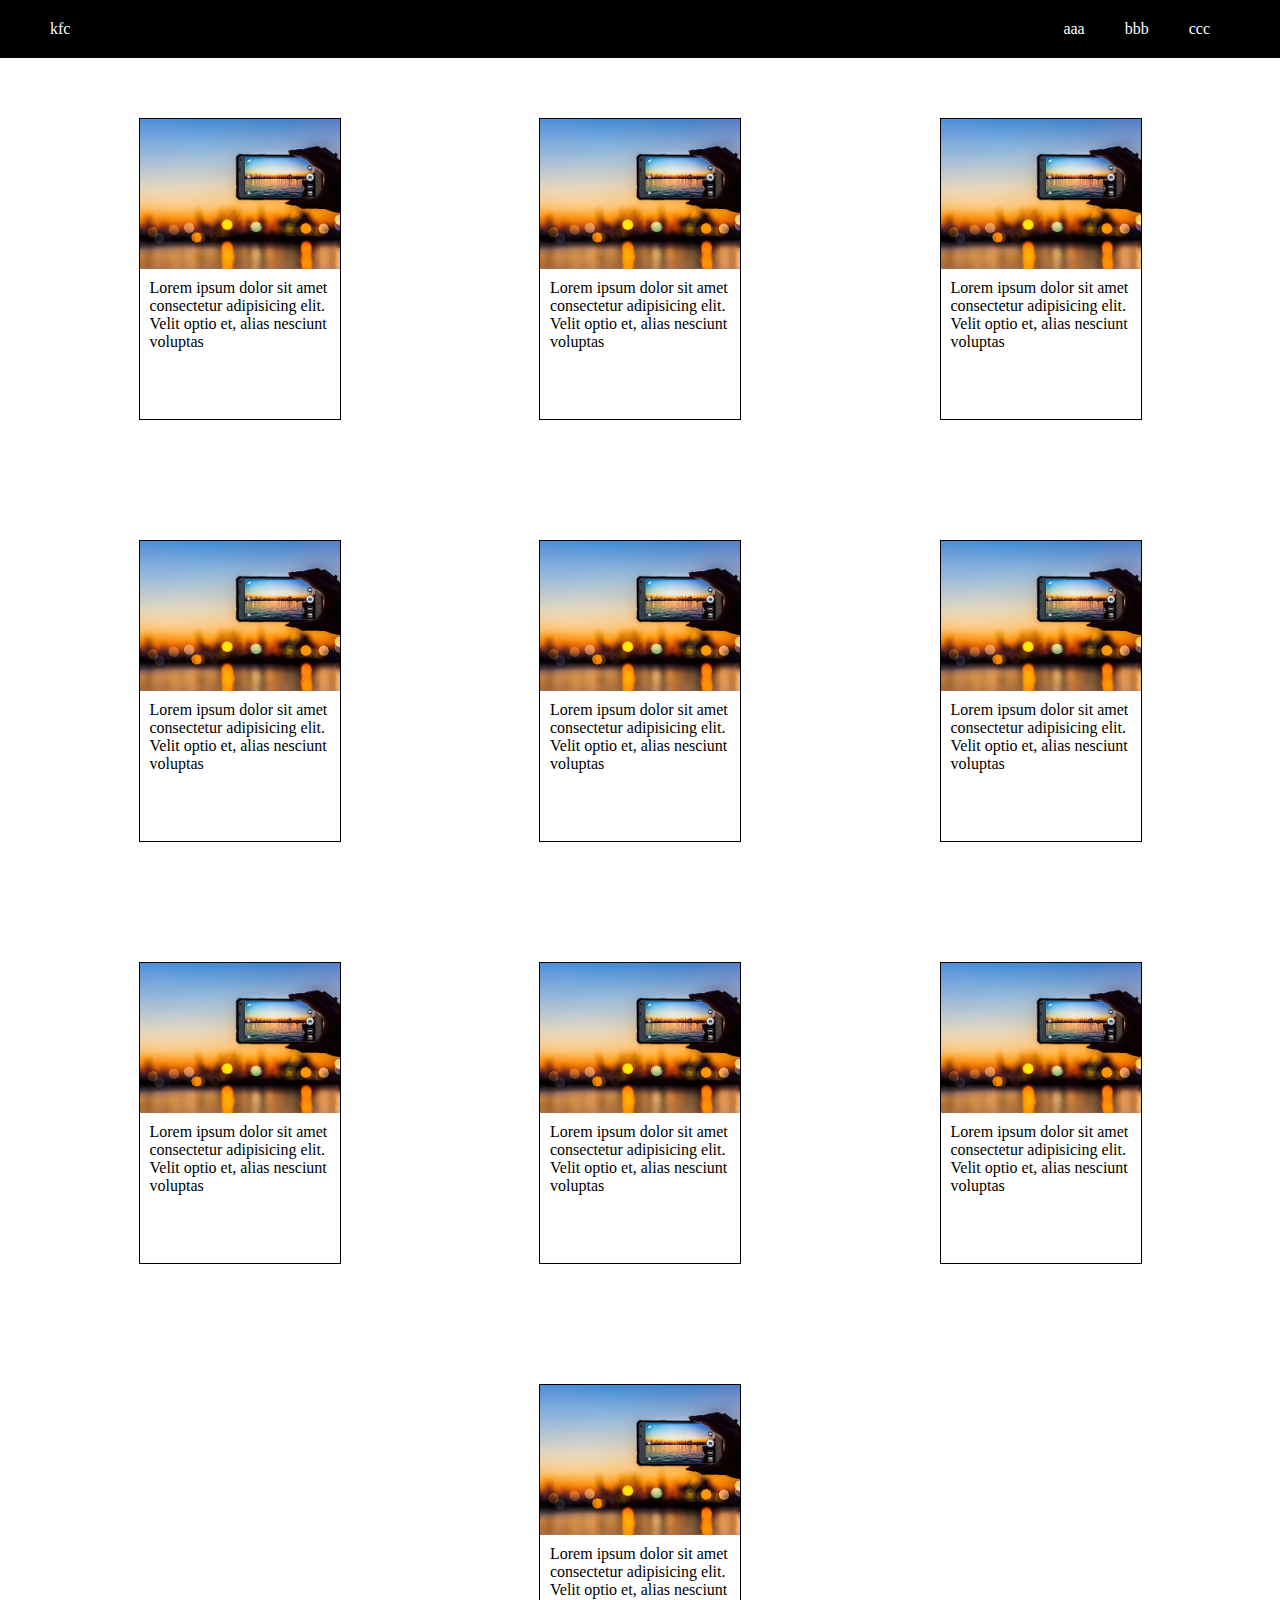
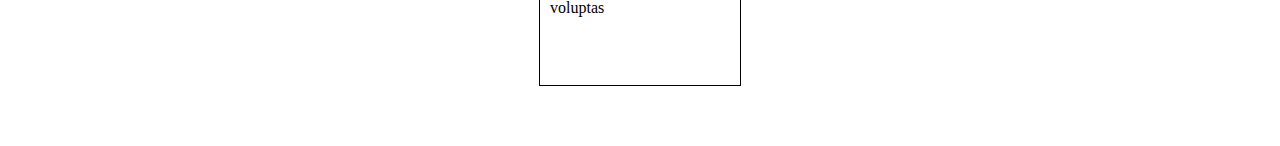
==== index.html @ 8ae071bf "dd" ====
<!DOCTYPE html>
<html lang="en">
<head>
    <meta charset="UTF-8">
    <meta name="viewport" content="width=device-width, initial-scale=1.0">
    <title>Document</title>
    <link rel="stylesheet" href="./css/style.css">
</head>
<body>
    <div class="nav">
        <div class="right">kfc</div>
        <div class="left">
            <ul>
                <li>aaa</li>
                <li>bbb</li>
                <li>ccc</li>
            </ul>
        </div>
    </div>
    <div class="parent">
        <div class="card">
            <div class="img">
                <img src="./css/pics/phn.png" alt="">
            </div>
            <div class="content">Lorem ipsum dolor sit amet consectetur adipisicing elit. Velit optio et, alias nesciunt voluptas </div>
            
        </div>
        <div class="card">
            <div class="img">
                <img src="./css/pics/phn.png" alt="">
            </div>
            <div class="content">Lorem ipsum dolor sit amet consectetur adipisicing elit. Velit optio et, alias nesciunt voluptas </div>
            
        </div>
        <div class="card">
            <div class="img">
                <img src="./css/pics/phn.png" alt="">
            </div>
            <div class="content">Lorem ipsum dolor sit amet consectetur adipisicing elit. Velit optio et, alias nesciunt voluptas </div>
            
        </div>
        <div class="card">
            <div class="img">
                <img src="./css/pics/phn.png" alt="">
            </div>
            <div class="content">Lorem ipsum dolor sit amet consectetur adipisicing elit. Velit optio et, alias nesciunt voluptas </div>
            
        </div>
        <div class="card">
            <div class="img">
                <img src="./css/pics/phn.png" alt="">
            </div>
            <div class="content">Lorem ipsum dolor sit amet consectetur adipisicing elit. Velit optio et, alias nesciunt voluptas </div>
            
        </div>
        <div class="card">
            <div class="img">
                <img src="./css/pics/phn.png" alt="">
            </div>
            <div class="content">Lorem ipsum dolor sit amet consectetur adipisicing elit. Velit optio et, alias nesciunt voluptas </div>
            
        </div>
        <div class="card">
            <div class="img">
                <img src="./css/pics/phn.png" alt="">
            </div>
            <div class="content">Lorem ipsum dolor sit amet consectetur adipisicing elit. Velit optio et, alias nesciunt voluptas </div>
            
        </div>
        <div class="card">
            <div class="img">
                <img src="./css/pics/phn.png" alt="">
            </div>
            <div class="content">Lorem ipsum dolor sit amet consectetur adipisicing elit. Velit optio et, alias nesciunt voluptas </div>
            
        </div>
        <div class="card">
            <div class="img">
                <img src="./css/pics/phn.png" alt="">
            </div>
            <div class="content">Lorem ipsum dolor sit amet consectetur adipisicing elit. Velit optio et, alias nesciunt voluptas </div>
            
        </div>
        <div class="card">
            <div class="img">
                <img src="./css/pics/phn.png" alt="">
            </div>
            <div class="content">Lorem ipsum dolor sit amet consectetur adipisicing elit. Velit optio et, alias nesciunt voluptas </div>
            
        </div>
    </div>
    
</body>
</html>
---- css/style.css ----
*{
    margin: 0;
    padding: 0;
}
.nav{
    display: flex;
    justify-content: space-between;
    padding: 20px 50px;
    background-color: black;
    color: white;
}
.left{
    display: flex;
    flex-wrap: wrap;
    
}
UL{
    display: flex;
}
li{
    margin: 0px 20px;
    list-style: none;
    /* display: inline; */
}
.parent{
    
    display: flex;
    flex-direction: row;
    justify-content: space-evenly;
    flex-wrap: wrap;
   

}
.card{
    width: 200px;
    height: 300px;
    border: 1px solid black;
    margin: 60px;

}


.img{
    width: 100%;
    height: 50%;
}
img{
    width: 100%;
    height: 100%;
    object-fit: cover;
}
.content{
        padding: 10px;
}
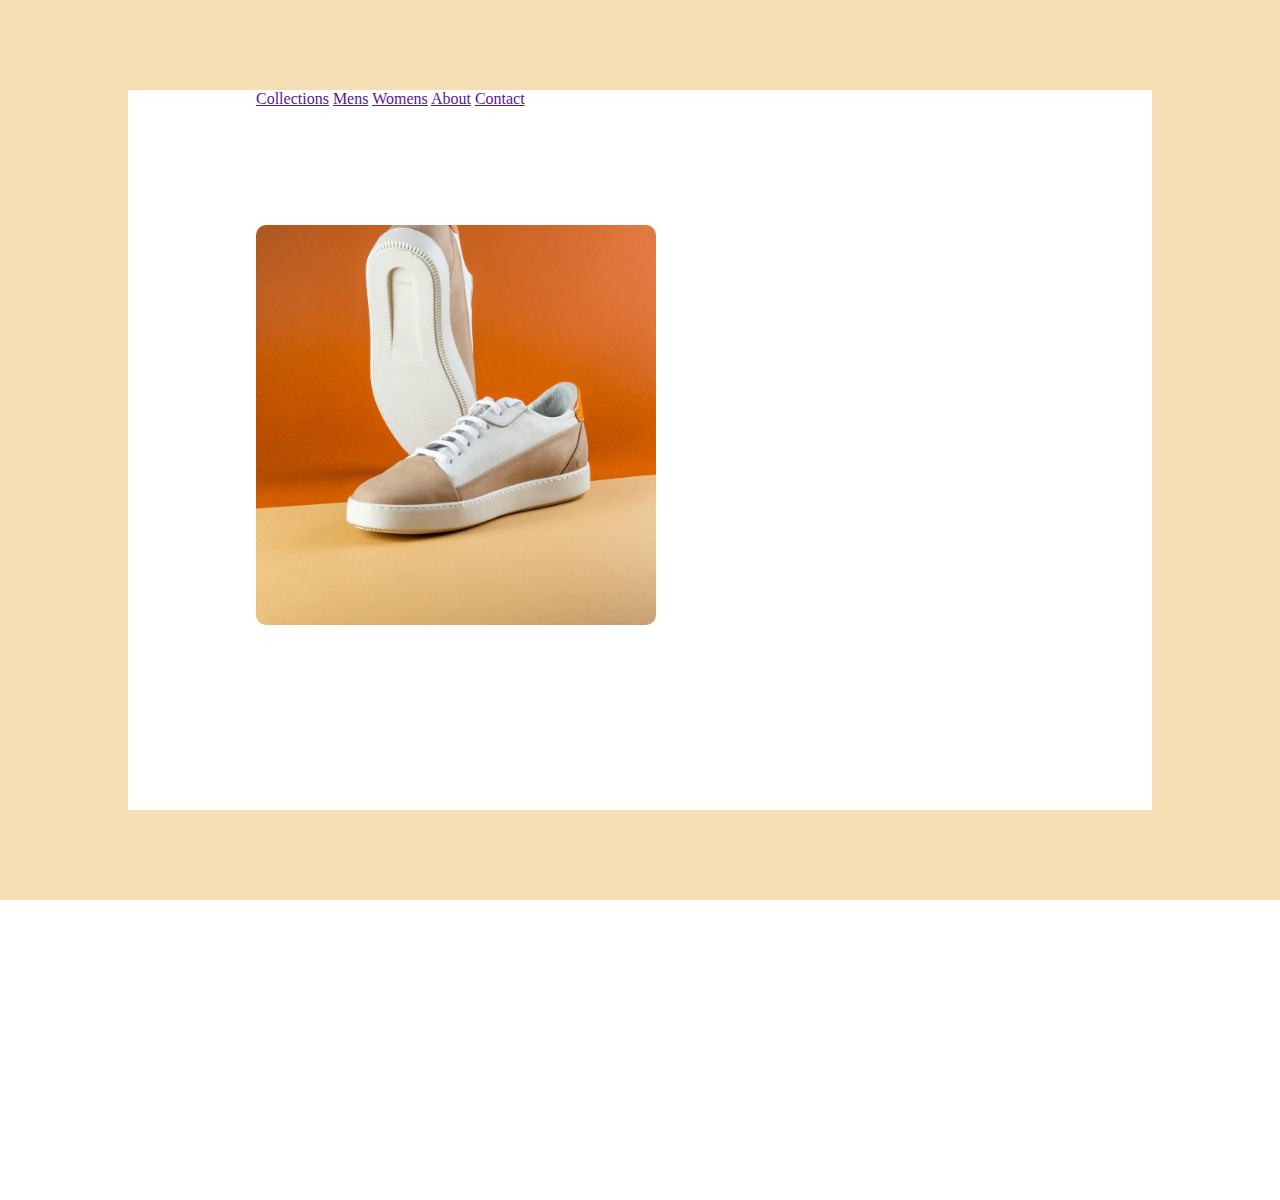
==== commit 0d697fca: "add" ====
--- a/index.html
+++ b/index.html
@@ -7,87 +7,15 @@
     <link rel="stylesheet" href="./css/style.css">
 </head>
 <body>
-    <div class="nav">
-        <div class="right">kfc</div>
-        <div class="left">
-            <ul>
-                <li>aaa</li>
-                <li>bbb</li>
-                <li>ccc</li>
-            </ul>
-        </div>
-    </div>
-    <div class="parent">
-        <div class="card">
-            <div class="img">
-                <img src="./css/pics/phn.png" alt="">
-            </div>
-            <div class="content">Lorem ipsum dolor sit amet consectetur adipisicing elit. Velit optio et, alias nesciunt voluptas </div>
-            
-        </div>
-        <div class="card">
-            <div class="img">
-                <img src="./css/pics/phn.png" alt="">
-            </div>
-            <div class="content">Lorem ipsum dolor sit amet consectetur adipisicing elit. Velit optio et, alias nesciunt voluptas </div>
-            
-        </div>
-        <div class="card">
-            <div class="img">
-                <img src="./css/pics/phn.png" alt="">
-            </div>
-            <div class="content">Lorem ipsum dolor sit amet consectetur adipisicing elit. Velit optio et, alias nesciunt voluptas </div>
-            
-        </div>
-        <div class="card">
-            <div class="img">
-                <img src="./css/pics/phn.png" alt="">
-            </div>
-            <div class="content">Lorem ipsum dolor sit amet consectetur adipisicing elit. Velit optio et, alias nesciunt voluptas </div>
-            
-        </div>
-        <div class="card">
-            <div class="img">
-                <img src="./css/pics/phn.png" alt="">
-            </div>
-            <div class="content">Lorem ipsum dolor sit amet consectetur adipisicing elit. Velit optio et, alias nesciunt voluptas </div>
-            
-        </div>
-        <div class="card">
-            <div class="img">
-                <img src="./css/pics/phn.png" alt="">
-            </div>
-            <div class="content">Lorem ipsum dolor sit amet consectetur adipisicing elit. Velit optio et, alias nesciunt voluptas </div>
-            
-        </div>
-        <div class="card">
-            <div class="img">
-                <img src="./css/pics/phn.png" alt="">
-            </div>
-            <div class="content">Lorem ipsum dolor sit amet consectetur adipisicing elit. Velit optio et, alias nesciunt voluptas </div>
-            
-        </div>
-        <div class="card">
-            <div class="img">
-                <img src="./css/pics/phn.png" alt="">
-            </div>
-            <div class="content">Lorem ipsum dolor sit amet consectetur adipisicing elit. Velit optio et, alias nesciunt voluptas </div>
-            
-        </div>
-        <div class="card">
-            <div class="img">
-                <img src="./css/pics/phn.png" alt="">
-            </div>
-            <div class="content">Lorem ipsum dolor sit amet consectetur adipisicing elit. Velit optio et, alias nesciunt voluptas </div>
-            
-        </div>
-        <div class="card">
-            <div class="img">
-                <img src="./css/pics/phn.png" alt="">
-            </div>
-            <div class="content">Lorem ipsum dolor sit amet consectetur adipisicing elit. Velit optio et, alias nesciunt voluptas </div>
-            
-        </div>
+    <div class="parent"></div>
+    <div class="child"></div>
+    <div class="pic1"><img class="img1" src="./css/pics/image-product-1.jpg" alt=""></div>
+    <div class="link">
+        <a id="link" href="">Collections</a>
+        <a id="link" href="">Mens</a>
+        <a id="link" href="">Womens</a>
+        <a id="link" href="">About</a>
+        <a id="link" href="">Contact</a>
     </div>
     
 </body>
--- a/css/style.css
+++ b/css/style.css
@@ -2,54 +2,34 @@
     margin: 0;
     padding: 0;
 }
-.nav{
-    display: flex;
-    justify-content: space-between;
-    padding: 20px 50px;
-    background-color: black;
-    color: white;
+.parent{
+    width: 100%;
+    height: 100vh;
+    background-color: wheat;
+    position: relative;
 }
-.left{
-    display: flex;
-    flex-wrap: wrap;
-    
+.child{
+    width: 80%;
+    height: 80vh;
+    background-color: white;
+    position: absolute;
+    top: 10%;
+    left: 10%;
 }
-UL{
-    display: flex;
+.pic1{
+    width: 300px;
+    height: 300px;
 }
-li{
-    margin: 0px 20px;
-    list-style: none;
-    /* display: inline; */
+.img1{
+    width: 400px;
+    height: 400px;
+    position: absolute;
+    top: 25%;
+    left: 20%;
+    border-radius: 10px;
 }
-.parent{
-    
-    display: flex;
-    flex-direction: row;
-    justify-content: space-evenly;
-    flex-wrap: wrap;
-   
-
-}
-.card{
-    width: 200px;
-    height: 300px;
-    border: 1px solid black;
-    margin: 60px;
-
-}
-
-
-.img{
-    width: 100%;
-    height: 50%;
-}
-img{
-    width: 100%;
-    height: 100%;
-    object-fit: cover;
-}
-.content{
-        padding: 10px;
-}
-
+.link{
+    position: absolute;
+    top: 10%;
+    left: 20%;
+}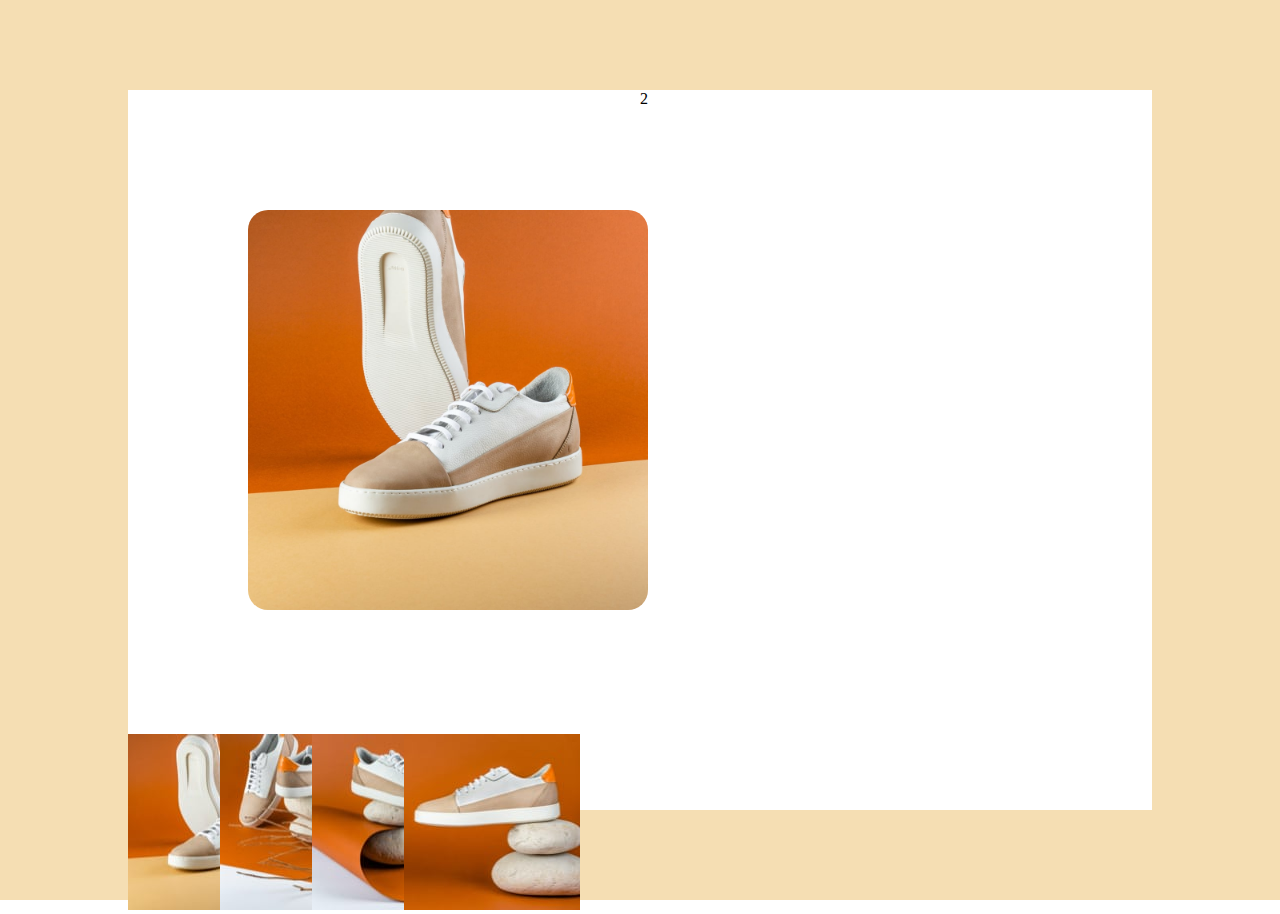
==== commit 17114e01: "add" ====
--- a/index.html
+++ b/index.html
@@ -8,15 +8,19 @@
 </head>
 <body>
     <div class="parent"></div>
-    <div class="child"></div>
-    <div class="pic1"><img class="img1" src="./css/pics/image-product-1.jpg" alt=""></div>
-    <div class="link">
-        <a id="link" href="">Collections</a>
-        <a id="link" href="">Mens</a>
-        <a id="link" href="">Womens</a>
-        <a id="link" href="">About</a>
-        <a id="link" href="">Contact</a>
+    <div class="child">
+     <div class="son1"><img class="pic1" src="./css/pics/image-product-1.jpg" alt="">
+        <div class="father">
+            <div class="baby1"><img class="pic2" src="./css/pics/image-product-1-thumbnail.jpg" alt=""></div>
+            <div class="baby2"><img class="pic3" src="./css/pics/image-product-2-thumbnail.jpg" alt=""></div>
+            <div class="baby3"><img class="pic4" src="./css/pics/image-product-3-thumbnail.jpg" alt=""></div>
+            <div class="baby4"><img class="pic5" src="./css/pics/image-product-4-thumbnail.jpg" alt=""></div>
+        </div>
     </div>
+     <div class="son1">2</div>
+     </div>
+
+    
     
 </body>
 </html>--- a/css/style.css
+++ b/css/style.css
@@ -15,21 +15,18 @@
     position: absolute;
     top: 10%;
     left: 10%;
+    display: grid;
+    grid-template-columns: repeat(2,50%);
 }
 .pic1{
-    width: 300px;
-    height: 300px;
-}
-.img1{
     width: 400px;
     height: 400px;
-    position: absolute;
-    top: 25%;
-    left: 20%;
-    border-radius: 10px;
+    margin: 120px;
+    border-radius: 20px;
+    background-color: orange;
 }
-.link{
-    position: absolute;
-    top: 10%;
-    left: 20%;
-}+.father{
+    display: grid;
+    grid-template-columns: repeat(4,18%);
+
+}
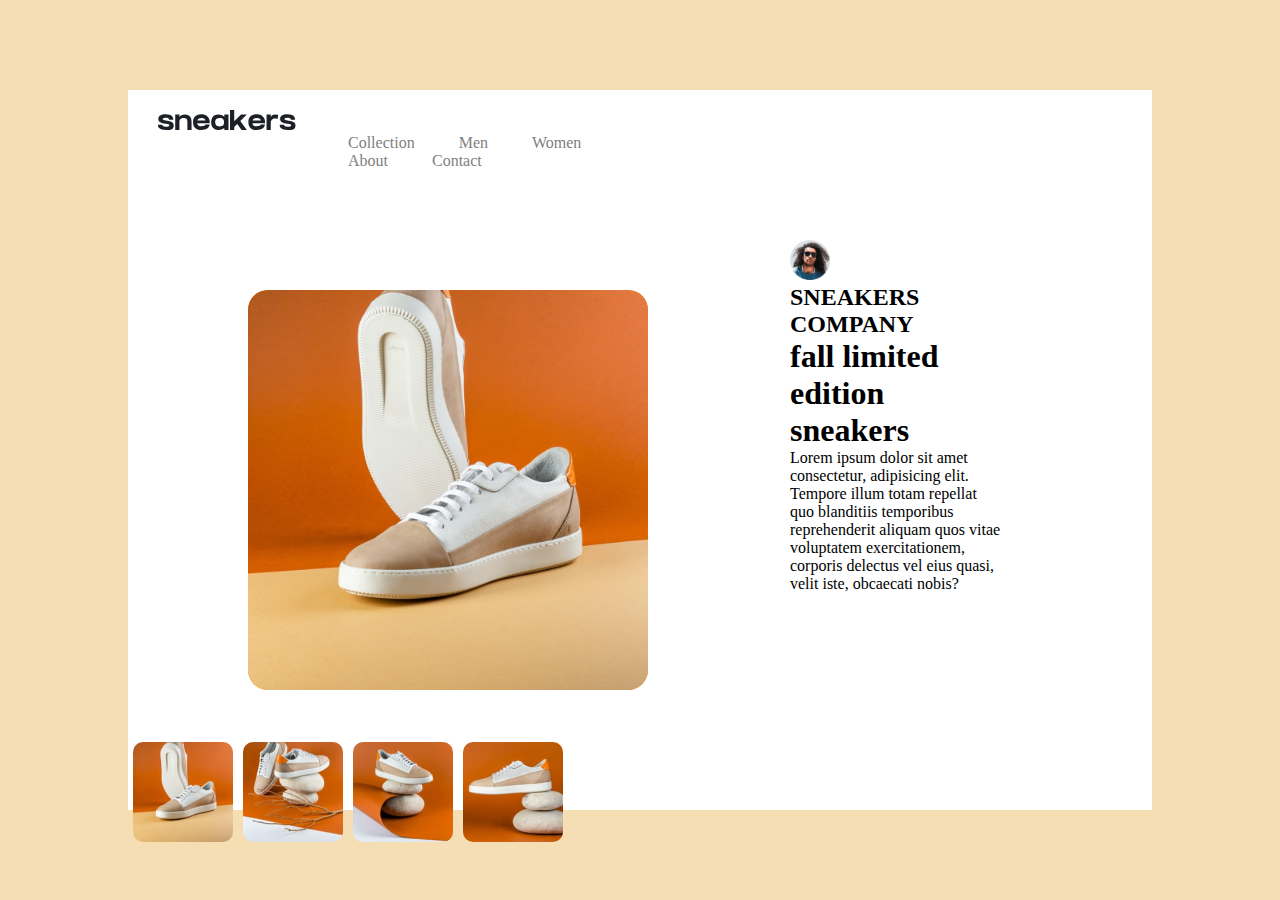
==== commit 96bc6970: "add:" ====
--- a/index.html
+++ b/index.html
@@ -9,15 +9,46 @@
 <body>
     <div class="parent"></div>
     <div class="child">
-     <div class="son1"><img class="pic1" src="./css/pics/image-product-1.jpg" alt="">
+        
+     <div class="son1"><div class="sneaker">
+        <img class="pic6" src="./css/pics/logo.svg" alt="">
+    </div>
+    <div class="link">
+        <a id="link" href="">Collection</a>
+        <a id="link" href="">Men</a>
+        <a id="link" href="">Women</a>
+        <a id="link" href="">About</a>
+        <a id="link" href="">Contact</a>
+    </div>
+    <div class="image"><img class="pic1" src="./css/pics/image-product-1.jpg" alt=""></div>
         <div class="father">
-            <div class="baby1"><img class="pic2" src="./css/pics/image-product-1-thumbnail.jpg" alt=""></div>
-            <div class="baby2"><img class="pic3" src="./css/pics/image-product-2-thumbnail.jpg" alt=""></div>
-            <div class="baby3"><img class="pic4" src="./css/pics/image-product-3-thumbnail.jpg" alt=""></div>
-            <div class="baby4"><img class="pic5" src="./css/pics/image-product-4-thumbnail.jpg" alt=""></div>
+            <div class="card">
+                <div class="baby1"><img class="pic2" src="./css/pics/image-product-1-thumbnail.jpg" alt=""></div>
+               
+            </div>
+            <div class="card">
+                <div class="baby1"><img class="pic3" src="./css/pics/image-product-2-thumbnail.jpg" alt=""></div>
+               
+            </div>
+            <div class="card">
+                <div class="baby1"><img class="pic4" src="./css/pics/image-product-3-thumbnail.jpg" alt=""></div>
+               
+            </div>
+            <div class="card">
+                <div class="baby1"><img class="pic5" src="./css/pics/image-product-4-thumbnail.jpg" alt=""></div>
+               
+            </div>
         </div>
+      
+    
+    
     </div>
-     <div class="son1">2</div>
+     <div class="son2">
+        <div class="avatar"><img class="avt" src="./css/pics/image-avatar.png" alt=""></div>
+        <h2>SNEAKERS COMPANY</h2>
+    <h1>fall limited edition sneakers</h1>
+    <p>Lorem ipsum dolor sit amet consectetur, adipisicing elit. Tempore illum totam repellat quo blanditiis temporibus reprehenderit aliquam quos vitae voluptatem exercitationem, corporis delectus vel eius quasi, velit iste, obcaecati nobis?</p>
+    </div>
      </div>
 
     
--- a/css/style.css
+++ b/css/style.css
@@ -26,7 +26,77 @@
     background-color: orange;
 }
 .father{
-    display: grid;
-    grid-template-columns: repeat(4,18%);
+    display: flex;
+    flex-direction: row;
+    justify-content: center;
+    flex-wrap: wrap;
+    /* background-color: red; */
+    margin: -15%;
+    margin-left: -29%; 
+}
+.card{
+    width: 100px;
+    height: 100px;
+    /* background-color: blue; */
+    /* display: flex ; */
+    /* flex-direction: row; */
+    /* justify-content: space-evenly; */
+    margin: 5px;
+    border-radius: 10px;
+}
+.baby1,.baby2,.baby3,.baby4{
+    width: 100%;
+    height: 100%;
+    border-radius: 10px;
+}
+.pic2,.pic5,.pic3,.pic4{
+    width: 100%;
+    height: 100%;
+    object-fit: cover;
+    border-radius: 10px;
+}
+.link{
+    padding-left: 200px;
+}
+a{
+    padding: 20px;
+    text-decoration: none;
+    color: grey;
+}
+.sneaker{
+    padding-left: 30px;
+    padding-top: 20px;
+}
+.son2{
+    margin: 150px;
+}
+.avt{
+    width: 40px;
+    height: 40px;
+}
 
-}
+
+
+
+
+
+
+
+
+
+
+
+
+
+
+
+
+
+
+
+@media (max-width=200px) and (min-width=576){
+    .pic1{
+        width: 200px;
+        height: 200px;
+    }
+}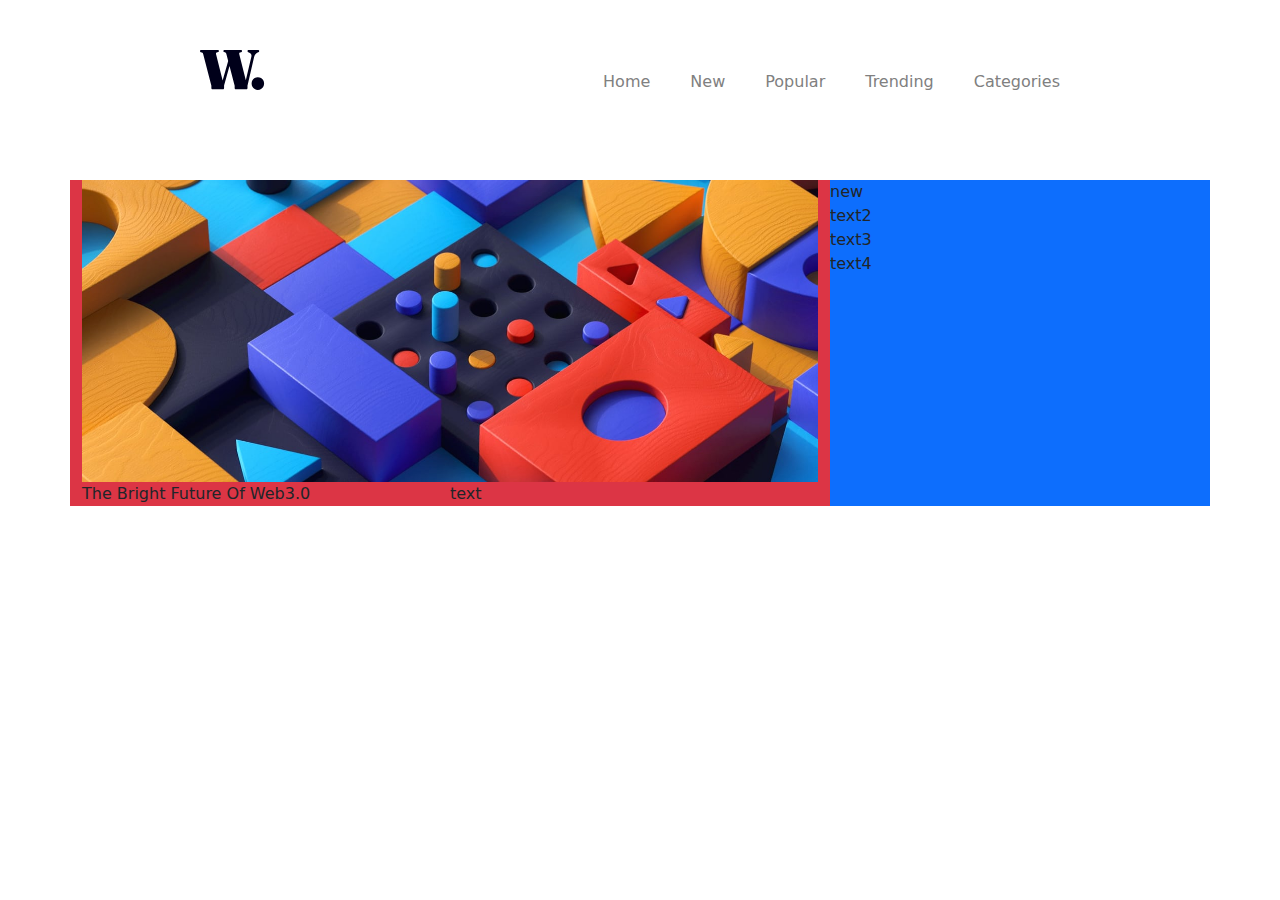
==== commit dc6510c5: "add" ====
--- a/index.html
+++ b/index.html
@@ -1,57 +1,51 @@
-<!DOCTYPE html>
+<!doctype html>
 <html lang="en">
-<head>
-    <meta charset="UTF-8">
-    <meta name="viewport" content="width=device-width, initial-scale=1.0">
-    <title>Document</title>
+  <head>
+    <meta charset="utf-8">
+    <meta name="viewport" content="width=device-width, initial-scale=1">
+    <title>Bootstrap demo</title>
+    <link href="./css/bootstrap.min.css" rel="stylesheet" integrity="sha384-rbsA2VBKQhggwzxH7pPCaAqO46MgnOM80zW1RWuH61DGLwZJEdK2Kadq2F9CUG65" crossorigin="anonymous">
     <link rel="stylesheet" href="./css/style.css">
 </head>
-<body>
-    <div class="parent"></div>
-    <div class="child">
-        
-     <div class="son1"><div class="sneaker">
-        <img class="pic6" src="./css/pics/logo.svg" alt="">
+  <body>
+    <div class="nav">
+        <div class="left">
+            <img class="img1" src="./css/pic/logo.svg" alt="">
+        </div>
+        <div class="right">
+            <ul class="list">
+                <li>Home</li>
+                <li>New</li>
+                <li>Popular</li>
+                <li>Trending</li>
+                <li>Categories</li>
+            </ul>
+
+        </div>
     </div>
-    <div class="link">
-        <a id="link" href="">Collection</a>
-        <a id="link" href="">Men</a>
-        <a id="link" href="">Women</a>
-        <a id="link" href="">About</a>
-        <a id="link" href="">Contact</a>
-    </div>
-    <div class="image"><img class="pic1" src="./css/pics/image-product-1.jpg" alt=""></div>
-        <div class="father">
-            <div class="card">
-                <div class="baby1"><img class="pic2" src="./css/pics/image-product-1-thumbnail.jpg" alt=""></div>
-               
+    <div class="container bg-danger">
+        <div class="row">
+            <!-- main -->
+            <div class="col-lg-8">
+                <div class="row">
+                <div class="col-lg-12"><img class="img2" src="./css/pic/image-web-3-desktop.jpg" alt=""></div>
+                <div class="row">
+                <div class="col-lg-6">The Bright Future Of Web3.0</div>
+                <div class="col-lg-6">text</div>
+</div>
             </div>
-            <div class="card">
-                <div class="baby1"><img class="pic3" src="./css/pics/image-product-2-thumbnail.jpg" alt=""></div>
-               
             </div>
-            <div class="card">
-                <div class="baby1"><img class="pic4" src="./css/pics/image-product-3-thumbnail.jpg" alt=""></div>
-               
-            </div>
-            <div class="card">
-                <div class="baby1"><img class="pic5" src="./css/pics/image-product-4-thumbnail.jpg" alt=""></div>
-               
+            <!-- sub -->
+            <div class="col-lg-4 bg-primary">
+                
+                    <div class="row">new</div>
+                    <div class="row">text2</div>
+                    <div class="row">text3</div>
+                    <div class="row">text4</div>
+                </div>
             </div>
         </div>
-      
-    
-    
     </div>
-     <div class="son2">
-        <div class="avatar"><img class="avt" src="./css/pics/image-avatar.png" alt=""></div>
-        <h2>SNEAKERS COMPANY</h2>
-    <h1>fall limited edition sneakers</h1>
-    <p>Lorem ipsum dolor sit amet consectetur, adipisicing elit. Tempore illum totam repellat quo blanditiis temporibus reprehenderit aliquam quos vitae voluptatem exercitationem, corporis delectus vel eius quasi, velit iste, obcaecati nobis?</p>
-    </div>
-     </div>
-
-    
-    
-</body>
-</html>+    <script src="./bootstrap.bundle.min.js.js" integrity="sha384-kenU1KFdBIe4zVF0s0G1M5b4hcpxyD9F7jL+jjXkk+Q2h455rYXK/7HAuoJl+0I4" crossorigin="anonymous"></script>
+  </body>
+</html>
--- a/css/style.css
+++ b/css/style.css
@@ -2,101 +2,26 @@
     margin: 0;
     padding: 0;
 }
-.parent{
-    width: 100%;
-    height: 100vh;
-    background-color: wheat;
-    position: relative;
-}
-.child{
-    width: 80%;
-    height: 80vh;
-    background-color: white;
-    position: absolute;
-    top: 10%;
-    left: 10%;
-    display: grid;
-    grid-template-columns: repeat(2,50%);
-}
-.pic1{
-    width: 400px;
-    height: 400px;
-    margin: 120px;
-    border-radius: 20px;
-    background-color: orange;
-}
-.father{
+.nav{
     display: flex;
     flex-direction: row;
-    justify-content: center;
-    flex-wrap: wrap;
-    /* background-color: red; */
-    margin: -15%;
-    margin-left: -29%; 
+    justify-content: space-between;
+    padding: 50px;
 }
-.card{
-    width: 100px;
-    height: 100px;
-    /* background-color: blue; */
-    /* display: flex ; */
-    /* flex-direction: row; */
-    /* justify-content: space-evenly; */
-    margin: 5px;
-    border-radius: 10px;
+.list{
+    display: flex;
+    margin-right: 150px;
 }
-.baby1,.baby2,.baby3,.baby4{
-    width: 100%;
-    height: 100%;
-    border-radius: 10px;
+li{
+    margin: 20px;
+    list-style: none;
+    color: grey;
 }
-.pic2,.pic5,.pic3,.pic4{
+.left{
+    margin-left: 150px;
+}
+.img2{ 
     width: 100%;
     height: 100%;
     object-fit: cover;
-    border-radius: 10px;
-}
-.link{
-    padding-left: 200px;
-}
-a{
-    padding: 20px;
-    text-decoration: none;
-    color: grey;
-}
-.sneaker{
-    padding-left: 30px;
-    padding-top: 20px;
-}
-.son2{
-    margin: 150px;
-}
-.avt{
-    width: 40px;
-    height: 40px;
-}
-
-
-
-
-
-
-
-
-
-
-
-
-
-
-
-
-
-
-
-
-@media (max-width=200px) and (min-width=576){
-    .pic1{
-        width: 200px;
-        height: 200px;
-    }
 }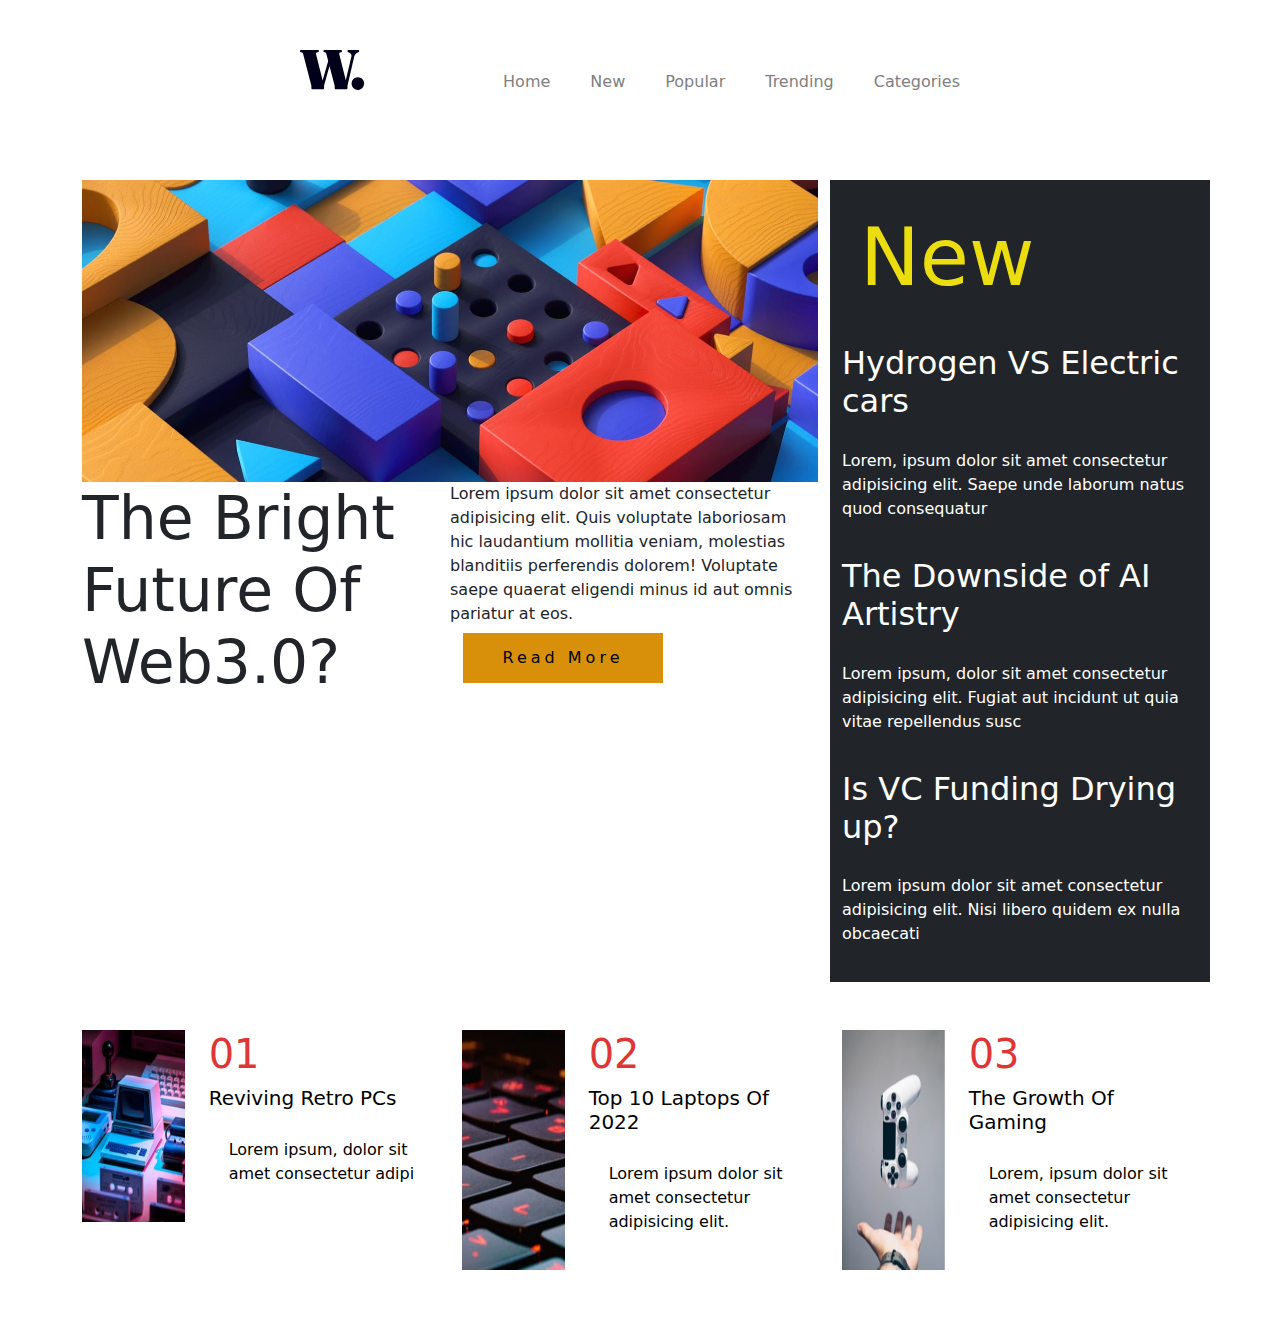
==== commit c6b16b68: "add" ====
--- a/index.html
+++ b/index.html
@@ -23,29 +23,72 @@
 
         </div>
     </div>
-    <div class="container bg-danger">
+    <div class="container">
         <div class="row">
             <!-- main -->
             <div class="col-lg-8">
                 <div class="row">
                 <div class="col-lg-12"><img class="img2" src="./css/pic/image-web-3-desktop.jpg" alt=""></div>
                 <div class="row">
-                <div class="col-lg-6">The Bright Future Of Web3.0</div>
-                <div class="col-lg-6">text</div>
+                <div class="col-lg-6 "><h1 class="h1">The Bright Future Of Web3.0?</h1></div>
+                <div class="col-lg-6">Lorem ipsum dolor sit amet consectetur adipisicing elit. Quis voluptate laboriosam hic laudantium mollitia veniam, molestias blanditiis perferendis dolorem! Voluptate saepe quaerat eligendi minus id aut omnis pariatur at eos.<br>
+                    <div class="btn"><button>Read More</button></div>
+                </div>
 </div>
             </div>
             </div>
             <!-- sub -->
-            <div class="col-lg-4 bg-primary">
+            <div class="col-lg-4 bg-dark">
                 
-                    <div class="row">new</div>
-                    <div class="row">text2</div>
-                    <div class="row">text3</div>
-                    <div class="row">text4</div>
+                    <div class="row "><h1 class="h2">New</h1></div>
+                    <div class="row"><h2>Hydrogen VS Electric cars</h2>
+                        <P>Lorem, ipsum dolor sit amet consectetur adipisicing elit. Saepe unde laborum natus quod consequatur</P>
+                    </div>
+                    <div class="row"><h2>The Downside of AI Artistry</h2>
+                    <p>Lorem ipsum, dolor sit amet consectetur adipisicing elit. Fugiat aut incidunt ut quia vitae repellendus susc</p>
+                    </div>
+                    <div class="row"><h2>Is VC Funding Drying up?</h2>
+                    
+                    <p>Lorem ipsum dolor sit amet consectetur adipisicing elit. Nisi libero quidem ex nulla obcaecati </p></div>
                 </div>
             </div>
         </div>
     </div>
+    <!-- next -->
+        <div class="container mt-5 mb-5">
+            <div class="row">
+                <!-- sub1 -->
+                <div class="col-lg-4">
+                    <div class="row">
+                        <div class="col-lg-4"><img class="pic1" src="./css/pic/image-retro-pcs.jpg" alt=""></div>
+                        <div class="col-lg-8"><h1 class="no">01</h1>
+                        <h1 class="same">Reviving Retro PCs</h1>
+                        <p class="blk">Lorem ipsum, dolor sit amet consectetur adipi</p>
+                        </div>
+                    </div>
+                </div>
+                <!-- sub2 -->
+                <div class="col-lg-4">
+                    <div class="row">
+                        <div class="col-lg-4"><img class="pic2" src="./css/pic/image-top-laptops.jpg" alt=""></div>
+                        <div class="col-lg-8"><h1 class="no">02</h1>
+                        <h1 class="same"> Top 10 Laptops Of 2022</h1>
+                        <p class="blk">Lorem ipsum dolor sit amet consectetur adipisicing elit. </p>
+                        </div>
+                    </div>
+                </div>
+                <!-- sub3 -->
+                <div class="col-lg-4">
+                    <div class="row">
+                        <div class="col-lg-4"><img class="pic3" src="./css/pic/image-gaming-growth.jpg" alt=""></div>
+                        <div class="col-lg-8"><h1 class="no">03</h1>
+                        <h1 class="same">The Growth Of Gaming</h1>
+                        <p class="blk">Lorem, ipsum dolor sit amet consectetur adipisicing elit. </p>
+                        </div>
+                    </div>
+                </div>
+            </div>
+        </div>
     <script src="./bootstrap.bundle.min.js.js" integrity="sha384-kenU1KFdBIe4zVF0s0G1M5b4hcpxyD9F7jL+jjXkk+Q2h455rYXK/7HAuoJl+0I4" crossorigin="anonymous"></script>
   </body>
 </html>
--- a/css/style.css
+++ b/css/style.css
@@ -10,7 +10,7 @@
 }
 .list{
     display: flex;
-    margin-right: 150px;
+    margin-right: 250px;
 }
 li{
     margin: 20px;
@@ -18,10 +18,48 @@
     color: grey;
 }
 .left{
-    margin-left: 150px;
+    margin-left: 250px;
 }
 .img2{ 
     width: 100%;
     height: 100%;
     object-fit: cover;
+}
+.h1{
+    font-size: 60px;
+    width: 100%;
+}
+button{
+    width: 200px;
+    height: 50px;
+    background-color: rgb(216, 144, 10);
+    border: none;
+    letter-spacing: 4px;
+}
+.h2{
+    font-size: 80px;
+    padding: 30px;
+    /* text-align: center; */
+    color: rgb(236, 222, 14);
+}
+p{
+    padding: 20px;
+    color: white;
+}
+h2{
+    color: white;
+}
+.pic1,.pic2,.pic3{
+    width: 100%;
+    height: 100%;
+}
+.same{
+    font-size: 20px;
+    color: black;
+}
+.no{
+    color: rgb(224, 53, 53);
+}
+.blk{
+    color: black;
 }